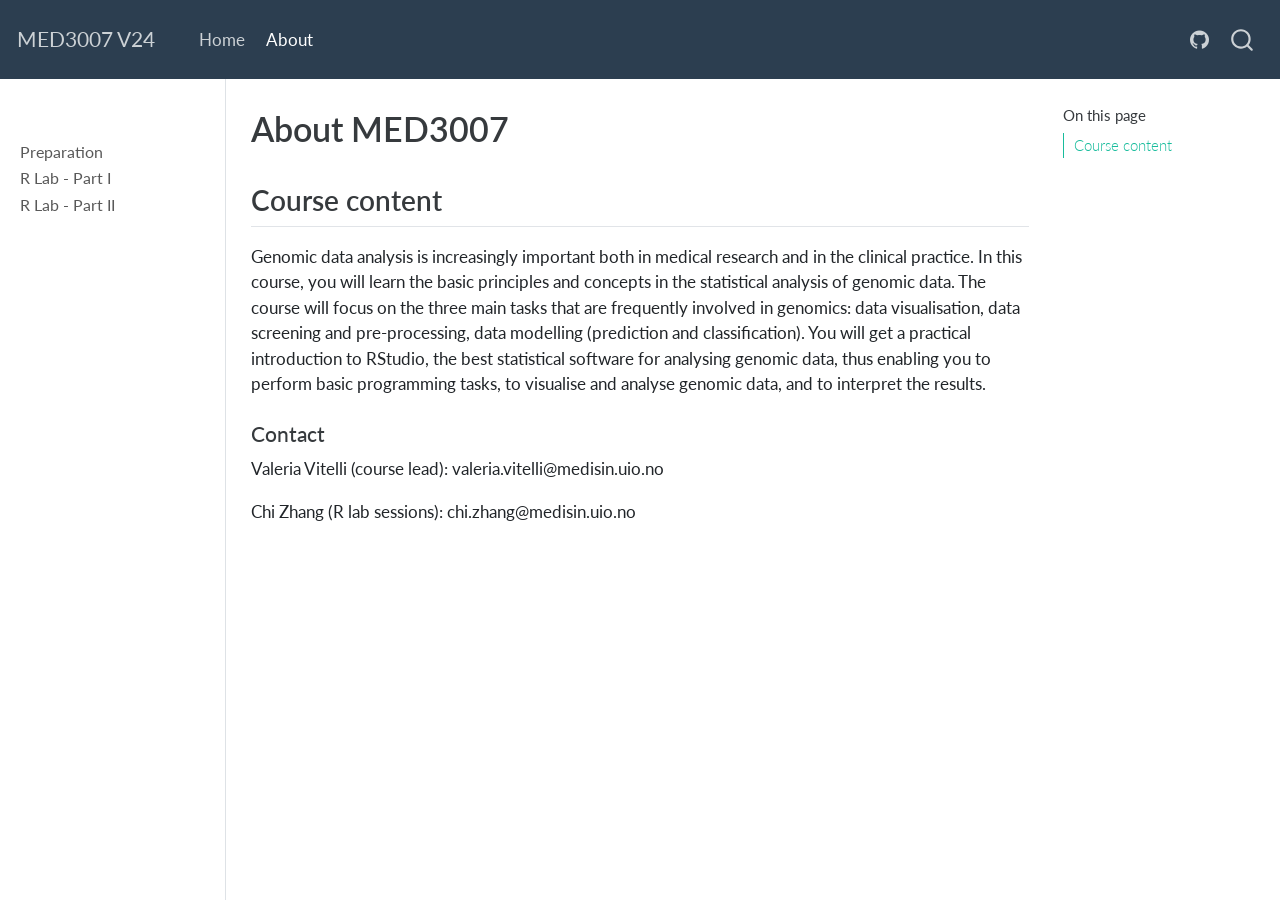
==== docs/about.html @ 54745904 "template course website med3007" ====
<!DOCTYPE html>
<html xmlns="http://www.w3.org/1999/xhtml" lang="en" xml:lang="en"><head>

<meta charset="utf-8">
<meta name="generator" content="quarto-1.3.450">

<meta name="viewport" content="width=device-width, initial-scale=1.0, user-scalable=yes">


<title>MED3007 V24 - About MED3007</title>
<style>
code{white-space: pre-wrap;}
span.smallcaps{font-variant: small-caps;}
div.columns{display: flex; gap: min(4vw, 1.5em);}
div.column{flex: auto; overflow-x: auto;}
div.hanging-indent{margin-left: 1.5em; text-indent: -1.5em;}
ul.task-list{list-style: none;}
ul.task-list li input[type="checkbox"] {
  width: 0.8em;
  margin: 0 0.8em 0.2em -1em; /* quarto-specific, see https://github.com/quarto-dev/quarto-cli/issues/4556 */ 
  vertical-align: middle;
}
</style>


<script src="site_libs/quarto-nav/quarto-nav.js"></script>
<script src="site_libs/quarto-nav/headroom.min.js"></script>
<script src="site_libs/clipboard/clipboard.min.js"></script>
<script src="site_libs/quarto-search/autocomplete.umd.js"></script>
<script src="site_libs/quarto-search/fuse.min.js"></script>
<script src="site_libs/quarto-search/quarto-search.js"></script>
<meta name="quarto:offset" content="./">
<script src="site_libs/quarto-html/quarto.js"></script>
<script src="site_libs/quarto-html/popper.min.js"></script>
<script src="site_libs/quarto-html/tippy.umd.min.js"></script>
<script src="site_libs/quarto-html/anchor.min.js"></script>
<link href="site_libs/quarto-html/tippy.css" rel="stylesheet">
<link href="site_libs/quarto-html/quarto-syntax-highlighting.css" rel="stylesheet" id="quarto-text-highlighting-styles">
<script src="site_libs/bootstrap/bootstrap.min.js"></script>
<link href="site_libs/bootstrap/bootstrap-icons.css" rel="stylesheet">
<link href="site_libs/bootstrap/bootstrap.min.css" rel="stylesheet" id="quarto-bootstrap" data-mode="light">
<script id="quarto-search-options" type="application/json">{
  "location": "navbar",
  "copy-button": false,
  "collapse-after": 3,
  "panel-placement": "end",
  "type": "overlay",
  "limit": 20,
  "language": {
    "search-no-results-text": "No results",
    "search-matching-documents-text": "matching documents",
    "search-copy-link-title": "Copy link to search",
    "search-hide-matches-text": "Hide additional matches",
    "search-more-match-text": "more match in this document",
    "search-more-matches-text": "more matches in this document",
    "search-clear-button-title": "Clear",
    "search-detached-cancel-button-title": "Cancel",
    "search-submit-button-title": "Submit",
    "search-label": "Search"
  }
}</script>


</head>

<body class="nav-sidebar docked nav-fixed">

<div id="quarto-search-results"></div>
  <header id="quarto-header" class="headroom fixed-top">
    <nav class="navbar navbar-expand-lg navbar-dark ">
      <div class="navbar-container container-fluid">
      <div class="navbar-brand-container">
    <a class="navbar-brand" href="./index.html">
    <span class="navbar-title">MED3007 V24</span>
    </a>
  </div>
            <div id="quarto-search" class="" title="Search"></div>
          <button class="navbar-toggler" type="button" data-bs-toggle="collapse" data-bs-target="#navbarCollapse" aria-controls="navbarCollapse" aria-expanded="false" aria-label="Toggle navigation" onclick="if (window.quartoToggleHeadroom) { window.quartoToggleHeadroom(); }">
  <span class="navbar-toggler-icon"></span>
</button>
          <div class="collapse navbar-collapse" id="navbarCollapse">
            <ul class="navbar-nav navbar-nav-scroll me-auto">
  <li class="nav-item">
    <a class="nav-link" href="./index.html" rel="" target="">
 <span class="menu-text">Home</span></a>
  </li>  
  <li class="nav-item">
    <a class="nav-link active" href="./about.html" rel="" target="" aria-current="page">
 <span class="menu-text">About</span></a>
  </li>  
</ul>
            <ul class="navbar-nav navbar-nav-scroll ms-auto">
  <li class="nav-item compact">
    <a class="nav-link" href="https://github.com/ocbe-uio/course_med3007" rel="" target=""><i class="bi bi-github" role="img">
</i> 
 <span class="menu-text"></span></a>
  </li>  
</ul>
            <div class="quarto-navbar-tools">
</div>
          </div> <!-- /navcollapse -->
      </div> <!-- /container-fluid -->
    </nav>
  <nav class="quarto-secondary-nav">
    <div class="container-fluid d-flex">
      <button type="button" class="quarto-btn-toggle btn" data-bs-toggle="collapse" data-bs-target="#quarto-sidebar,#quarto-sidebar-glass" aria-controls="quarto-sidebar" aria-expanded="false" aria-label="Toggle sidebar navigation" onclick="if (window.quartoToggleHeadroom) { window.quartoToggleHeadroom(); }">
        <i class="bi bi-layout-text-sidebar-reverse"></i>
      </button>
      <nav class="quarto-page-breadcrumbs" aria-label="breadcrumb"><ol class="breadcrumb"><li class="breadcrumb-item">About MED3007</li></ol></nav>
      <a class="flex-grow-1" role="button" data-bs-toggle="collapse" data-bs-target="#quarto-sidebar,#quarto-sidebar-glass" aria-controls="quarto-sidebar" aria-expanded="false" aria-label="Toggle sidebar navigation" onclick="if (window.quartoToggleHeadroom) { window.quartoToggleHeadroom(); }">      
      </a>
      <button type="button" class="btn quarto-search-button" aria-label="" onclick="window.quartoOpenSearch();">
        <i class="bi bi-search"></i>
      </button>
    </div>
  </nav>
</header>
<!-- content -->
<div id="quarto-content" class="quarto-container page-columns page-rows-contents page-layout-article page-navbar">
<!-- sidebar -->
  <nav id="quarto-sidebar" class="sidebar collapse collapse-horizontal sidebar-navigation docked overflow-auto">
        <div class="mt-2 flex-shrink-0 align-items-center">
        <div class="sidebar-search">
        <div id="quarto-search" class="" title="Search"></div>
        </div>
        </div>
    <div class="sidebar-menu-container"> 
    <ul class="list-unstyled mt-1">
        <li class="sidebar-item">
  <div class="sidebar-item-container"> 
  <a href="./part0_prep.html" class="sidebar-item-text sidebar-link">
 <span class="menu-text">Preparation</span></a>
  </div>
</li>
        <li class="sidebar-item">
  <div class="sidebar-item-container"> 
  <a href="./part1_eda.html" class="sidebar-item-text sidebar-link">
 <span class="menu-text">R Lab - Part I</span></a>
  </div>
</li>
        <li class="sidebar-item">
  <div class="sidebar-item-container"> 
  <a href="./part2_model.html" class="sidebar-item-text sidebar-link">
 <span class="menu-text">R Lab - Part II</span></a>
  </div>
</li>
    </ul>
    </div>
</nav>
<div id="quarto-sidebar-glass" data-bs-toggle="collapse" data-bs-target="#quarto-sidebar,#quarto-sidebar-glass"></div>
<!-- margin-sidebar -->
    <div id="quarto-margin-sidebar" class="sidebar margin-sidebar">
        <nav id="TOC" role="doc-toc" class="toc-active">
    <h2 id="toc-title">On this page</h2>
   
  <ul>
  <li><a href="#course-content" id="toc-course-content" class="nav-link active" data-scroll-target="#course-content">Course content</a></li>
  </ul>
</nav>
    </div>
<!-- main -->
<main class="content" id="quarto-document-content">

<header id="title-block-header" class="quarto-title-block default">
<div class="quarto-title">
<h1 class="title">About MED3007</h1>
</div>



<div class="quarto-title-meta">

    
  
    
  </div>
  

</header>

<section id="course-content" class="level2">
<h2 class="anchored" data-anchor-id="course-content">Course content</h2>
<p>Genomic data analysis is increasingly important both in medical research and in the clinical practice. In this course, you will learn the basic principles and concepts in the statistical analysis of genomic data. The course will focus on the three main tasks that are frequently involved in genomics: data visualisation, data screening and pre-processing, data modelling (prediction and classification). You will get a practical introduction to RStudio, the best statistical software for analysing genomic data, thus enabling you to perform basic programming tasks, to visualise and analyse genomic data, and to interpret the results.</p>
<section id="contact" class="level4">
<h4 class="anchored" data-anchor-id="contact">Contact</h4>
<p>Valeria Vitelli (course lead): valeria.vitelli@medisin.uio.no</p>
<p>Chi Zhang (R lab sessions): chi.zhang@medisin.uio.no</p>


</section>
</section>

</main> <!-- /main -->
<script id="quarto-html-after-body" type="application/javascript">
window.document.addEventListener("DOMContentLoaded", function (event) {
  const toggleBodyColorMode = (bsSheetEl) => {
    const mode = bsSheetEl.getAttribute("data-mode");
    const bodyEl = window.document.querySelector("body");
    if (mode === "dark") {
      bodyEl.classList.add("quarto-dark");
      bodyEl.classList.remove("quarto-light");
    } else {
      bodyEl.classList.add("quarto-light");
      bodyEl.classList.remove("quarto-dark");
    }
  }
  const toggleBodyColorPrimary = () => {
    const bsSheetEl = window.document.querySelector("link#quarto-bootstrap");
    if (bsSheetEl) {
      toggleBodyColorMode(bsSheetEl);
    }
  }
  toggleBodyColorPrimary();  
  const icon = "";
  const anchorJS = new window.AnchorJS();
  anchorJS.options = {
    placement: 'right',
    icon: icon
  };
  anchorJS.add('.anchored');
  const isCodeAnnotation = (el) => {
    for (const clz of el.classList) {
      if (clz.startsWith('code-annotation-')) {                     
        return true;
      }
    }
    return false;
  }
  const clipboard = new window.ClipboardJS('.code-copy-button', {
    text: function(trigger) {
      const codeEl = trigger.previousElementSibling.cloneNode(true);
      for (const childEl of codeEl.children) {
        if (isCodeAnnotation(childEl)) {
          childEl.remove();
        }
      }
      return codeEl.innerText;
    }
  });
  clipboard.on('success', function(e) {
    // button target
    const button = e.trigger;
    // don't keep focus
    button.blur();
    // flash "checked"
    button.classList.add('code-copy-button-checked');
    var currentTitle = button.getAttribute("title");
    button.setAttribute("title", "Copied!");
    let tooltip;
    if (window.bootstrap) {
      button.setAttribute("data-bs-toggle", "tooltip");
      button.setAttribute("data-bs-placement", "left");
      button.setAttribute("data-bs-title", "Copied!");
      tooltip = new bootstrap.Tooltip(button, 
        { trigger: "manual", 
          customClass: "code-copy-button-tooltip",
          offset: [0, -8]});
      tooltip.show();    
    }
    setTimeout(function() {
      if (tooltip) {
        tooltip.hide();
        button.removeAttribute("data-bs-title");
        button.removeAttribute("data-bs-toggle");
        button.removeAttribute("data-bs-placement");
      }
      button.setAttribute("title", currentTitle);
      button.classList.remove('code-copy-button-checked');
    }, 1000);
    // clear code selection
    e.clearSelection();
  });
  function tippyHover(el, contentFn) {
    const config = {
      allowHTML: true,
      content: contentFn,
      maxWidth: 500,
      delay: 100,
      arrow: false,
      appendTo: function(el) {
          return el.parentElement;
      },
      interactive: true,
      interactiveBorder: 10,
      theme: 'quarto',
      placement: 'bottom-start'
    };
    window.tippy(el, config); 
  }
  const noterefs = window.document.querySelectorAll('a[role="doc-noteref"]');
  for (var i=0; i<noterefs.length; i++) {
    const ref = noterefs[i];
    tippyHover(ref, function() {
      // use id or data attribute instead here
      let href = ref.getAttribute('data-footnote-href') || ref.getAttribute('href');
      try { href = new URL(href).hash; } catch {}
      const id = href.replace(/^#\/?/, "");
      const note = window.document.getElementById(id);
      return note.innerHTML;
    });
  }
      let selectedAnnoteEl;
      const selectorForAnnotation = ( cell, annotation) => {
        let cellAttr = 'data-code-cell="' + cell + '"';
        let lineAttr = 'data-code-annotation="' +  annotation + '"';
        const selector = 'span[' + cellAttr + '][' + lineAttr + ']';
        return selector;
      }
      const selectCodeLines = (annoteEl) => {
        const doc = window.document;
        const targetCell = annoteEl.getAttribute("data-target-cell");
        const targetAnnotation = annoteEl.getAttribute("data-target-annotation");
        const annoteSpan = window.document.querySelector(selectorForAnnotation(targetCell, targetAnnotation));
        const lines = annoteSpan.getAttribute("data-code-lines").split(",");
        const lineIds = lines.map((line) => {
          return targetCell + "-" + line;
        })
        let top = null;
        let height = null;
        let parent = null;
        if (lineIds.length > 0) {
            //compute the position of the single el (top and bottom and make a div)
            const el = window.document.getElementById(lineIds[0]);
            top = el.offsetTop;
            height = el.offsetHeight;
            parent = el.parentElement.parentElement;
          if (lineIds.length > 1) {
            const lastEl = window.document.getElementById(lineIds[lineIds.length - 1]);
            const bottom = lastEl.offsetTop + lastEl.offsetHeight;
            height = bottom - top;
          }
          if (top !== null && height !== null && parent !== null) {
            // cook up a div (if necessary) and position it 
            let div = window.document.getElementById("code-annotation-line-highlight");
            if (div === null) {
              div = window.document.createElement("div");
              div.setAttribute("id", "code-annotation-line-highlight");
              div.style.position = 'absolute';
              parent.appendChild(div);
            }
            div.style.top = top - 2 + "px";
            div.style.height = height + 4 + "px";
            let gutterDiv = window.document.getElementById("code-annotation-line-highlight-gutter");
            if (gutterDiv === null) {
              gutterDiv = window.document.createElement("div");
              gutterDiv.setAttribute("id", "code-annotation-line-highlight-gutter");
              gutterDiv.style.position = 'absolute';
              const codeCell = window.document.getElementById(targetCell);
              const gutter = codeCell.querySelector('.code-annotation-gutter');
              gutter.appendChild(gutterDiv);
            }
            gutterDiv.style.top = top - 2 + "px";
            gutterDiv.style.height = height + 4 + "px";
          }
          selectedAnnoteEl = annoteEl;
        }
      };
      const unselectCodeLines = () => {
        const elementsIds = ["code-annotation-line-highlight", "code-annotation-line-highlight-gutter"];
        elementsIds.forEach((elId) => {
          const div = window.document.getElementById(elId);
          if (div) {
            div.remove();
          }
        });
        selectedAnnoteEl = undefined;
      };
      // Attach click handler to the DT
      const annoteDls = window.document.querySelectorAll('dt[data-target-cell]');
      for (const annoteDlNode of annoteDls) {
        annoteDlNode.addEventListener('click', (event) => {
          const clickedEl = event.target;
          if (clickedEl !== selectedAnnoteEl) {
            unselectCodeLines();
            const activeEl = window.document.querySelector('dt[data-target-cell].code-annotation-active');
            if (activeEl) {
              activeEl.classList.remove('code-annotation-active');
            }
            selectCodeLines(clickedEl);
            clickedEl.classList.add('code-annotation-active');
          } else {
            // Unselect the line
            unselectCodeLines();
            clickedEl.classList.remove('code-annotation-active');
          }
        });
      }
  const findCites = (el) => {
    const parentEl = el.parentElement;
    if (parentEl) {
      const cites = parentEl.dataset.cites;
      if (cites) {
        return {
          el,
          cites: cites.split(' ')
        };
      } else {
        return findCites(el.parentElement)
      }
    } else {
      return undefined;
    }
  };
  var bibliorefs = window.document.querySelectorAll('a[role="doc-biblioref"]');
  for (var i=0; i<bibliorefs.length; i++) {
    const ref = bibliorefs[i];
    const citeInfo = findCites(ref);
    if (citeInfo) {
      tippyHover(citeInfo.el, function() {
        var popup = window.document.createElement('div');
        citeInfo.cites.forEach(function(cite) {
          var citeDiv = window.document.createElement('div');
          citeDiv.classList.add('hanging-indent');
          citeDiv.classList.add('csl-entry');
          var biblioDiv = window.document.getElementById('ref-' + cite);
          if (biblioDiv) {
            citeDiv.innerHTML = biblioDiv.innerHTML;
          }
          popup.appendChild(citeDiv);
        });
        return popup.innerHTML;
      });
    }
  }
});
</script>
</div> <!-- /content -->



</body></html>
---- docs/site_libs/quarto-html/tippy.css ----
.tippy-box[data-animation=fade][data-state=hidden]{opacity:0}[data-tippy-root]{max-width:calc(100vw - 10px)}.tippy-box{position:relative;background-color:#333;color:#fff;border-radius:4px;font-size:14px;line-height:1.4;white-space:normal;outline:0;transition-property:transform,visibility,opacity}.tippy-box[data-placement^=top]>.tippy-arrow{bottom:0}.tippy-box[data-placement^=top]>.tippy-arrow:before{bottom:-7px;left:0;border-width:8px 8px 0;border-top-color:initial;transform-origin:center top}.tippy-box[data-placement^=bottom]>.tippy-arrow{top:0}.tippy-box[data-placement^=bottom]>.tippy-arrow:before{top:-7px;left:0;border-width:0 8px 8px;border-bottom-color:initial;transform-origin:center bottom}.tippy-box[data-placement^=left]>.tippy-arrow{right:0}.tippy-box[data-placement^=left]>.tippy-arrow:before{border-width:8px 0 8px 8px;border-left-color:initial;right:-7px;transform-origin:center left}.tippy-box[data-placement^=right]>.tippy-arrow{left:0}.tippy-box[data-placement^=right]>.tippy-arrow:before{left:-7px;border-width:8px 8px 8px 0;border-right-color:initial;transform-origin:center right}.tippy-box[data-inertia][data-state=visible]{transition-timing-function:cubic-bezier(.54,1.5,.38,1.11)}.tippy-arrow{width:16px;height:16px;color:#333}.tippy-arrow:before{content:"";position:absolute;border-color:transparent;border-style:solid}.tippy-content{position:relative;padding:5px 9px;z-index:1}
---- docs/site_libs/quarto-html/quarto-syntax-highlighting.css ----
/* quarto syntax highlight colors */
:root {
  --quarto-hl-ot-color: #003B4F;
  --quarto-hl-at-color: #657422;
  --quarto-hl-ss-color: #20794D;
  --quarto-hl-an-color: #5E5E5E;
  --quarto-hl-fu-color: #4758AB;
  --quarto-hl-st-color: #20794D;
  --quarto-hl-cf-color: #003B4F;
  --quarto-hl-op-color: #5E5E5E;
  --quarto-hl-er-color: #AD0000;
  --quarto-hl-bn-color: #AD0000;
  --quarto-hl-al-color: #AD0000;
  --quarto-hl-va-color: #111111;
  --quarto-hl-bu-color: inherit;
  --quarto-hl-ex-color: inherit;
  --quarto-hl-pp-color: #AD0000;
  --quarto-hl-in-color: #5E5E5E;
  --quarto-hl-vs-color: #20794D;
  --quarto-hl-wa-color: #5E5E5E;
  --quarto-hl-do-color: #5E5E5E;
  --quarto-hl-im-color: #00769E;
  --quarto-hl-ch-color: #20794D;
  --quarto-hl-dt-color: #AD0000;
  --quarto-hl-fl-color: #AD0000;
  --quarto-hl-co-color: #5E5E5E;
  --quarto-hl-cv-color: #5E5E5E;
  --quarto-hl-cn-color: #8f5902;
  --quarto-hl-sc-color: #5E5E5E;
  --quarto-hl-dv-color: #AD0000;
  --quarto-hl-kw-color: #003B4F;
}

/* other quarto variables */
:root {
  --quarto-font-monospace: SFMono-Regular, Menlo, Monaco, Consolas, "Liberation Mono", "Courier New", monospace;
}

pre > code.sourceCode > span {
  color: #003B4F;
}

code span {
  color: #003B4F;
}

code.sourceCode > span {
  color: #003B4F;
}

div.sourceCode,
div.sourceCode pre.sourceCode {
  color: #003B4F;
}

code span.ot {
  color: #003B4F;
  font-style: inherit;
}

code span.at {
  color: #657422;
  font-style: inherit;
}

code span.ss {
  color: #20794D;
  font-style: inherit;
}

code span.an {
  color: #5E5E5E;
  font-style: inherit;
}

code span.fu {
  color: #4758AB;
  font-style: inherit;
}

code span.st {
  color: #20794D;
  font-style: inherit;
}

code span.cf {
  color: #003B4F;
  font-style: inherit;
}

code span.op {
  color: #5E5E5E;
  font-style: inherit;
}

code span.er {
  color: #AD0000;
  font-style: inherit;
}

code span.bn {
  color: #AD0000;
  font-style: inherit;
}

code span.al {
  color: #AD0000;
  font-style: inherit;
}

code span.va {
  color: #111111;
  font-style: inherit;
}

code span.bu {
  font-style: inherit;
}

code span.ex {
  font-style: inherit;
}

code span.pp {
  color: #AD0000;
  font-style: inherit;
}

code span.in {
  color: #5E5E5E;
  font-style: inherit;
}

code span.vs {
  color: #20794D;
  font-style: inherit;
}

code span.wa {
  color: #5E5E5E;
  font-style: italic;
}

code span.do {
  color: #5E5E5E;
  font-style: italic;
}

code span.im {
  color: #00769E;
  font-style: inherit;
}

code span.ch {
  color: #20794D;
  font-style: inherit;
}

code span.dt {
  color: #AD0000;
  font-style: inherit;
}

code span.fl {
  color: #AD0000;
  font-style: inherit;
}

code span.co {
  color: #5E5E5E;
  font-style: inherit;
}

code span.cv {
  color: #5E5E5E;
  font-style: italic;
}

code span.cn {
  color: #8f5902;
  font-style: inherit;
}

code span.sc {
  color: #5E5E5E;
  font-style: inherit;
}

code span.dv {
  color: #AD0000;
  font-style: inherit;
}

code span.kw {
  color: #003B4F;
  font-style: inherit;
}

.prevent-inlining {
  content: "</";
}

/*# sourceMappingURL=debc5d5d77c3f9108843748ff7464032.css.map */
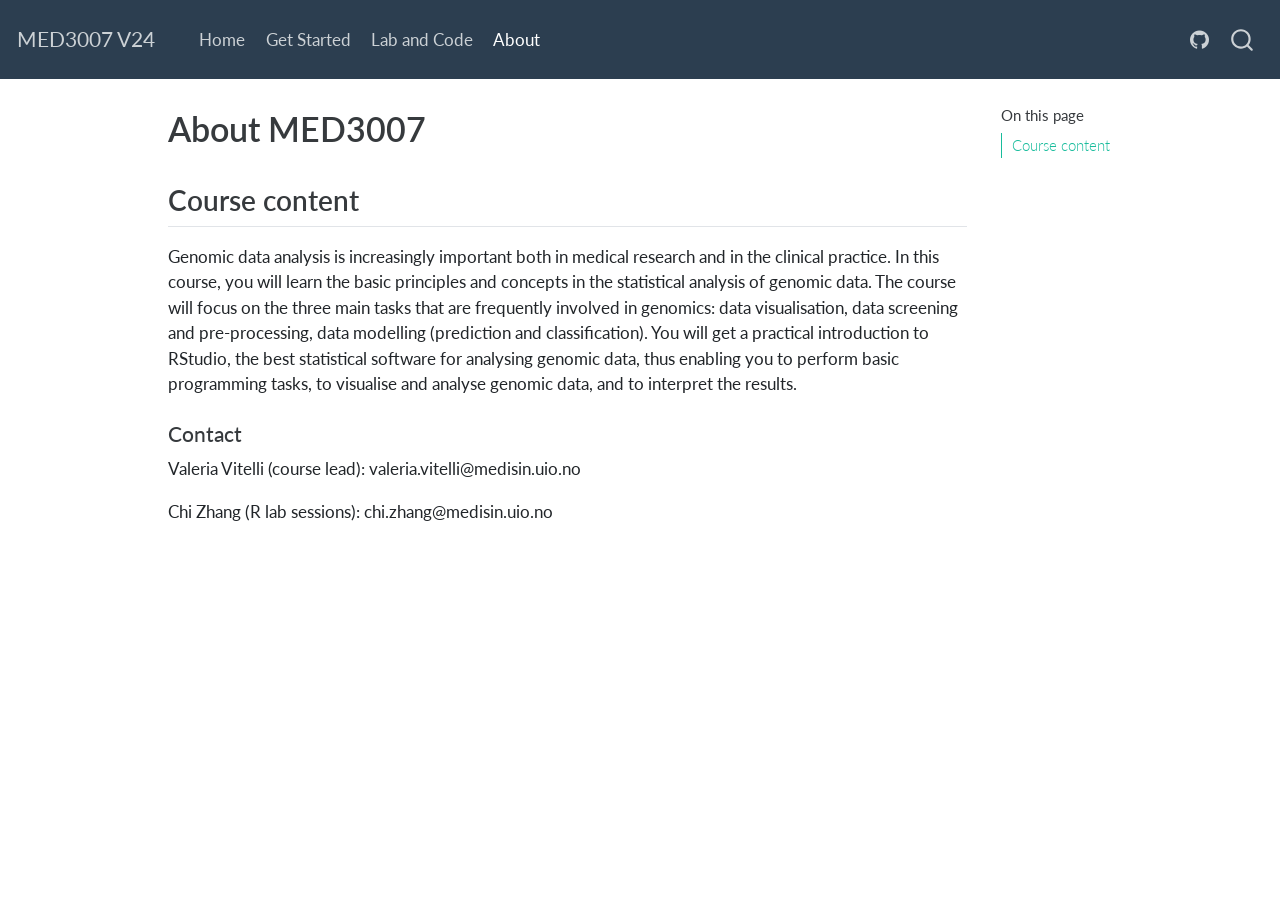
==== commit 092b69f0: "remove sidebar from about page" ====
--- a/docs/about.html
+++ b/docs/about.html
@@ -63,7 +63,7 @@
 
 </head>
 
-<body class="nav-sidebar docked nav-fixed">
+<body class="nav-fixed">
 
 <div id="quarto-search-results"></div>
   <header id="quarto-header" class="headroom fixed-top">
@@ -85,6 +85,14 @@
  <span class="menu-text">Home</span></a>
   </li>  
   <li class="nav-item">
+    <a class="nav-link" href="./get_started/get_started.html" rel="" target="">
+ <span class="menu-text">Get Started</span></a>
+  </li>  
+  <li class="nav-item">
+    <a class="nav-link" href="./lab/overview.html" rel="" target="">
+ <span class="menu-text">Lab and Code</span></a>
+  </li>  
+  <li class="nav-item">
     <a class="nav-link active" href="./about.html" rel="" target="" aria-current="page">
  <span class="menu-text">About</span></a>
   </li>  
@@ -101,53 +109,10 @@
           </div> <!-- /navcollapse -->
       </div> <!-- /container-fluid -->
     </nav>
-  <nav class="quarto-secondary-nav">
-    <div class="container-fluid d-flex">
-      <button type="button" class="quarto-btn-toggle btn" data-bs-toggle="collapse" data-bs-target="#quarto-sidebar,#quarto-sidebar-glass" aria-controls="quarto-sidebar" aria-expanded="false" aria-label="Toggle sidebar navigation" onclick="if (window.quartoToggleHeadroom) { window.quartoToggleHeadroom(); }">
-        <i class="bi bi-layout-text-sidebar-reverse"></i>
-      </button>
-      <nav class="quarto-page-breadcrumbs" aria-label="breadcrumb"><ol class="breadcrumb"><li class="breadcrumb-item">About MED3007</li></ol></nav>
-      <a class="flex-grow-1" role="button" data-bs-toggle="collapse" data-bs-target="#quarto-sidebar,#quarto-sidebar-glass" aria-controls="quarto-sidebar" aria-expanded="false" aria-label="Toggle sidebar navigation" onclick="if (window.quartoToggleHeadroom) { window.quartoToggleHeadroom(); }">      
-      </a>
-      <button type="button" class="btn quarto-search-button" aria-label="" onclick="window.quartoOpenSearch();">
-        <i class="bi bi-search"></i>
-      </button>
-    </div>
-  </nav>
 </header>
 <!-- content -->
 <div id="quarto-content" class="quarto-container page-columns page-rows-contents page-layout-article page-navbar">
 <!-- sidebar -->
-  <nav id="quarto-sidebar" class="sidebar collapse collapse-horizontal sidebar-navigation docked overflow-auto">
-        <div class="mt-2 flex-shrink-0 align-items-center">
-        <div class="sidebar-search">
-        <div id="quarto-search" class="" title="Search"></div>
-        </div>
-        </div>
-    <div class="sidebar-menu-container"> 
-    <ul class="list-unstyled mt-1">
-        <li class="sidebar-item">
-  <div class="sidebar-item-container"> 
-  <a href="./part0_prep.html" class="sidebar-item-text sidebar-link">
- <span class="menu-text">Preparation</span></a>
-  </div>
-</li>
-        <li class="sidebar-item">
-  <div class="sidebar-item-container"> 
-  <a href="./part1_eda.html" class="sidebar-item-text sidebar-link">
- <span class="menu-text">R Lab - Part I</span></a>
-  </div>
-</li>
-        <li class="sidebar-item">
-  <div class="sidebar-item-container"> 
-  <a href="./part2_model.html" class="sidebar-item-text sidebar-link">
- <span class="menu-text">R Lab - Part II</span></a>
-  </div>
-</li>
-    </ul>
-    </div>
-</nav>
-<div id="quarto-sidebar-glass" data-bs-toggle="collapse" data-bs-target="#quarto-sidebar,#quarto-sidebar-glass"></div>
 <!-- margin-sidebar -->
     <div id="quarto-margin-sidebar" class="sidebar margin-sidebar">
         <nav id="TOC" role="doc-toc" class="toc-active">
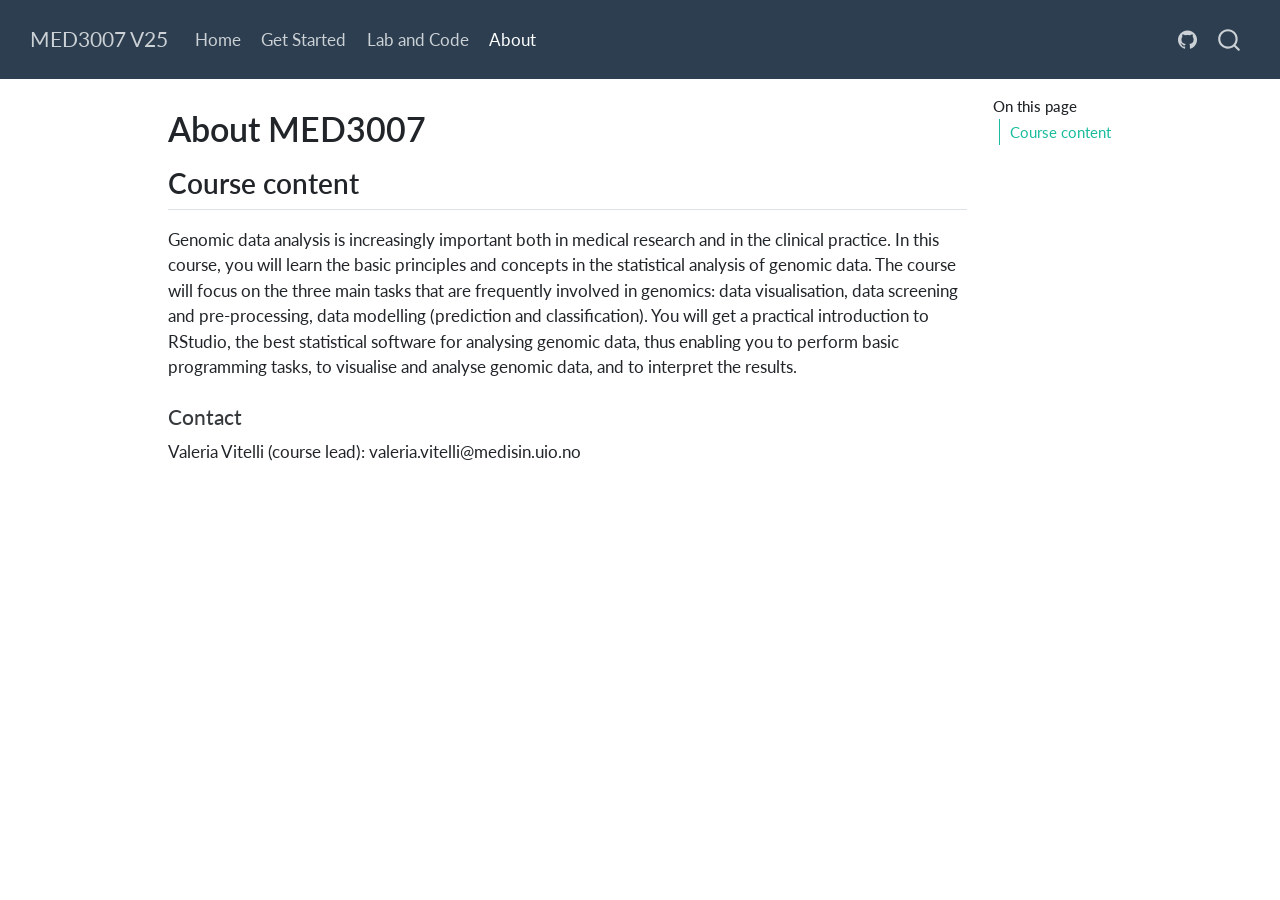
==== commit 91e90e58: "minor updates" ====
--- a/docs/about.html
+++ b/docs/about.html
@@ -2,12 +2,12 @@
 <html xmlns="http://www.w3.org/1999/xhtml" lang="en" xml:lang="en"><head>
 
 <meta charset="utf-8">
-<meta name="generator" content="quarto-1.3.450">
+<meta name="generator" content="quarto-1.4.552">
 
 <meta name="viewport" content="width=device-width, initial-scale=1.0, user-scalable=yes">
 
 
-<title>MED3007 V24 - About MED3007</title>
+<title>MED3007 V25 - About MED3007</title>
 <style>
 code{white-space: pre-wrap;}
 span.smallcaps{font-variant: small-caps;}
@@ -45,7 +45,13 @@
   "collapse-after": 3,
   "panel-placement": "end",
   "type": "overlay",
-  "limit": 20,
+  "limit": 50,
+  "keyboard-shortcut": [
+    "f",
+    "/",
+    "s"
+  ],
+  "show-item-context": false,
   "language": {
     "search-no-results-text": "No results",
     "search-matching-documents-text": "matching documents",
@@ -54,6 +60,7 @@
     "search-more-match-text": "more match in this document",
     "search-more-matches-text": "more matches in this document",
     "search-clear-button-title": "Clear",
+    "search-text-placeholder": "",
     "search-detached-cancel-button-title": "Cancel",
     "search-submit-button-title": "Submit",
     "search-label": "Search"
@@ -67,11 +74,11 @@
 
 <div id="quarto-search-results"></div>
   <header id="quarto-header" class="headroom fixed-top">
-    <nav class="navbar navbar-expand-lg navbar-dark ">
+    <nav class="navbar navbar-expand-lg " data-bs-theme="dark">
       <div class="navbar-container container-fluid">
-      <div class="navbar-brand-container">
+      <div class="navbar-brand-container mx-auto">
     <a class="navbar-brand" href="./index.html">
-    <span class="navbar-title">MED3007 V24</span>
+    <span class="navbar-title">MED3007 V25</span>
     </a>
   </div>
             <div id="quarto-search" class="" title="Search"></div>
@@ -81,32 +88,32 @@
           <div class="collapse navbar-collapse" id="navbarCollapse">
             <ul class="navbar-nav navbar-nav-scroll me-auto">
   <li class="nav-item">
-    <a class="nav-link" href="./index.html" rel="" target="">
- <span class="menu-text">Home</span></a>
+    <a class="nav-link" href="./index.html"> 
+<span class="menu-text">Home</span></a>
   </li>  
   <li class="nav-item">
-    <a class="nav-link" href="./get_started/get_started.html" rel="" target="">
- <span class="menu-text">Get Started</span></a>
+    <a class="nav-link" href="./get_started/get_started.html"> 
+<span class="menu-text">Get Started</span></a>
   </li>  
   <li class="nav-item">
-    <a class="nav-link" href="./lab/overview.html" rel="" target="">
- <span class="menu-text">Lab and Code</span></a>
+    <a class="nav-link" href="./lab/overview.html"> 
+<span class="menu-text">Lab and Code</span></a>
   </li>  
   <li class="nav-item">
-    <a class="nav-link active" href="./about.html" rel="" target="" aria-current="page">
- <span class="menu-text">About</span></a>
+    <a class="nav-link active" href="./about.html" aria-current="page"> 
+<span class="menu-text">About</span></a>
   </li>  
 </ul>
             <ul class="navbar-nav navbar-nav-scroll ms-auto">
   <li class="nav-item compact">
-    <a class="nav-link" href="https://github.com/ocbe-uio/course_med3007" rel="" target=""><i class="bi bi-github" role="img">
+    <a class="nav-link" href="https://github.com/ocbe-uio/course_med3007"> <i class="bi bi-github" role="img">
 </i> 
- <span class="menu-text"></span></a>
+<span class="menu-text"></span></a>
   </li>  
 </ul>
-            <div class="quarto-navbar-tools">
+          </div> <!-- /navcollapse -->
+          <div class="quarto-navbar-tools">
 </div>
-          </div> <!-- /navcollapse -->
       </div> <!-- /container-fluid -->
     </nav>
 </header>
@@ -141,7 +148,9 @@
   </div>
   
 
+
 </header>
+
 
 <section id="course-content" class="level2">
 <h2 class="anchored" data-anchor-id="course-content">Course content</h2>
@@ -149,7 +158,6 @@
 <section id="contact" class="level4">
 <h4 class="anchored" data-anchor-id="contact">Contact</h4>
 <p>Valeria Vitelli (course lead): valeria.vitelli@medisin.uio.no</p>
-<p>Chi Zhang (R lab sessions): chi.zhang@medisin.uio.no</p>
 
 
 </section>
@@ -235,10 +243,27 @@
     // clear code selection
     e.clearSelection();
   });
-  function tippyHover(el, contentFn) {
+    var localhostRegex = new RegExp(/^(?:http|https):\/\/localhost\:?[0-9]*\//);
+    var mailtoRegex = new RegExp(/^mailto:/);
+      var filterRegex = new RegExp('/' + window.location.host + '/');
+    var isInternal = (href) => {
+        return filterRegex.test(href) || localhostRegex.test(href) || mailtoRegex.test(href);
+    }
+    // Inspect non-navigation links and adorn them if external
+ 	var links = window.document.querySelectorAll('a[href]:not(.nav-link):not(.navbar-brand):not(.toc-action):not(.sidebar-link):not(.sidebar-item-toggle):not(.pagination-link):not(.no-external):not([aria-hidden]):not(.dropdown-item):not(.quarto-navigation-tool)');
+    for (var i=0; i<links.length; i++) {
+      const link = links[i];
+      if (!isInternal(link.href)) {
+        // undo the damage that might have been done by quarto-nav.js in the case of
+        // links that we want to consider external
+        if (link.dataset.originalHref !== undefined) {
+          link.href = link.dataset.originalHref;
+        }
+      }
+    }
+  function tippyHover(el, contentFn, onTriggerFn, onUntriggerFn) {
     const config = {
       allowHTML: true,
-      content: contentFn,
       maxWidth: 500,
       delay: 100,
       arrow: false,
@@ -248,8 +273,17 @@
       interactive: true,
       interactiveBorder: 10,
       theme: 'quarto',
-      placement: 'bottom-start'
+      placement: 'bottom-start',
     };
+    if (contentFn) {
+      config.content = contentFn;
+    }
+    if (onTriggerFn) {
+      config.onTrigger = onTriggerFn;
+    }
+    if (onUntriggerFn) {
+      config.onUntrigger = onUntriggerFn;
+    }
     window.tippy(el, config); 
   }
   const noterefs = window.document.querySelectorAll('a[role="doc-noteref"]');
@@ -261,7 +295,130 @@
       try { href = new URL(href).hash; } catch {}
       const id = href.replace(/^#\/?/, "");
       const note = window.document.getElementById(id);
-      return note.innerHTML;
+      if (note) {
+        return note.innerHTML;
+      } else {
+        return "";
+      }
+    });
+  }
+  const xrefs = window.document.querySelectorAll('a.quarto-xref');
+  const processXRef = (id, note) => {
+    // Strip column container classes
+    const stripColumnClz = (el) => {
+      el.classList.remove("page-full", "page-columns");
+      if (el.children) {
+        for (const child of el.children) {
+          stripColumnClz(child);
+        }
+      }
+    }
+    stripColumnClz(note)
+    if (id === null || id.startsWith('sec-')) {
+      // Special case sections, only their first couple elements
+      const container = document.createElement("div");
+      if (note.children && note.children.length > 2) {
+        container.appendChild(note.children[0].cloneNode(true));
+        for (let i = 1; i < note.children.length; i++) {
+          const child = note.children[i];
+          if (child.tagName === "P" && child.innerText === "") {
+            continue;
+          } else {
+            container.appendChild(child.cloneNode(true));
+            break;
+          }
+        }
+        if (window.Quarto?.typesetMath) {
+          window.Quarto.typesetMath(container);
+        }
+        return container.innerHTML
+      } else {
+        if (window.Quarto?.typesetMath) {
+          window.Quarto.typesetMath(note);
+        }
+        return note.innerHTML;
+      }
+    } else {
+      // Remove any anchor links if they are present
+      const anchorLink = note.querySelector('a.anchorjs-link');
+      if (anchorLink) {
+        anchorLink.remove();
+      }
+      if (window.Quarto?.typesetMath) {
+        window.Quarto.typesetMath(note);
+      }
+      // TODO in 1.5, we should make sure this works without a callout special case
+      if (note.classList.contains("callout")) {
+        return note.outerHTML;
+      } else {
+        return note.innerHTML;
+      }
+    }
+  }
+  for (var i=0; i<xrefs.length; i++) {
+    const xref = xrefs[i];
+    tippyHover(xref, undefined, function(instance) {
+      instance.disable();
+      let url = xref.getAttribute('href');
+      let hash = undefined; 
+      if (url.startsWith('#')) {
+        hash = url;
+      } else {
+        try { hash = new URL(url).hash; } catch {}
+      }
+      if (hash) {
+        const id = hash.replace(/^#\/?/, "");
+        const note = window.document.getElementById(id);
+        if (note !== null) {
+          try {
+            const html = processXRef(id, note.cloneNode(true));
+            instance.setContent(html);
+          } finally {
+            instance.enable();
+            instance.show();
+          }
+        } else {
+          // See if we can fetch this
+          fetch(url.split('#')[0])
+          .then(res => res.text())
+          .then(html => {
+            const parser = new DOMParser();
+            const htmlDoc = parser.parseFromString(html, "text/html");
+            const note = htmlDoc.getElementById(id);
+            if (note !== null) {
+              const html = processXRef(id, note);
+              instance.setContent(html);
+            } 
+          }).finally(() => {
+            instance.enable();
+            instance.show();
+          });
+        }
+      } else {
+        // See if we can fetch a full url (with no hash to target)
+        // This is a special case and we should probably do some content thinning / targeting
+        fetch(url)
+        .then(res => res.text())
+        .then(html => {
+          const parser = new DOMParser();
+          const htmlDoc = parser.parseFromString(html, "text/html");
+          const note = htmlDoc.querySelector('main.content');
+          if (note !== null) {
+            // This should only happen for chapter cross references
+            // (since there is no id in the URL)
+            // remove the first header
+            if (note.children.length > 0 && note.children[0].tagName === "HEADER") {
+              note.children[0].remove();
+            }
+            const html = processXRef(null, note);
+            instance.setContent(html);
+          } 
+        }).finally(() => {
+          instance.enable();
+          instance.show();
+        });
+      }
+    }, function(instance) {
     });
   }
       let selectedAnnoteEl;
@@ -305,6 +462,7 @@
             }
             div.style.top = top - 2 + "px";
             div.style.height = height + 4 + "px";
+            div.style.left = 0;
             let gutterDiv = window.document.getElementById("code-annotation-line-highlight-gutter");
             if (gutterDiv === null) {
               gutterDiv = window.document.createElement("div");
@@ -330,6 +488,32 @@
         });
         selectedAnnoteEl = undefined;
       };
+        // Handle positioning of the toggle
+    window.addEventListener(
+      "resize",
+      throttle(() => {
+        elRect = undefined;
+        if (selectedAnnoteEl) {
+          selectCodeLines(selectedAnnoteEl);
+        }
+      }, 10)
+    );
+    function throttle(fn, ms) {
+    let throttle = false;
+    let timer;
+      return (...args) => {
+        if(!throttle) { // first call gets through
+            fn.apply(this, args);
+            throttle = true;
+        } else { // all the others get throttled
+            if(timer) clearTimeout(timer); // cancel #2
+            timer = setTimeout(() => {
+              fn.apply(this, args);
+              timer = throttle = false;
+            }, ms);
+        }
+      };
+    }
       // Attach click handler to the DT
       const annoteDls = window.document.querySelectorAll('dt[data-target-cell]');
       for (const annoteDlNode of annoteDls) {
@@ -393,4 +577,5 @@
 
 
 
+
 </body></html>
